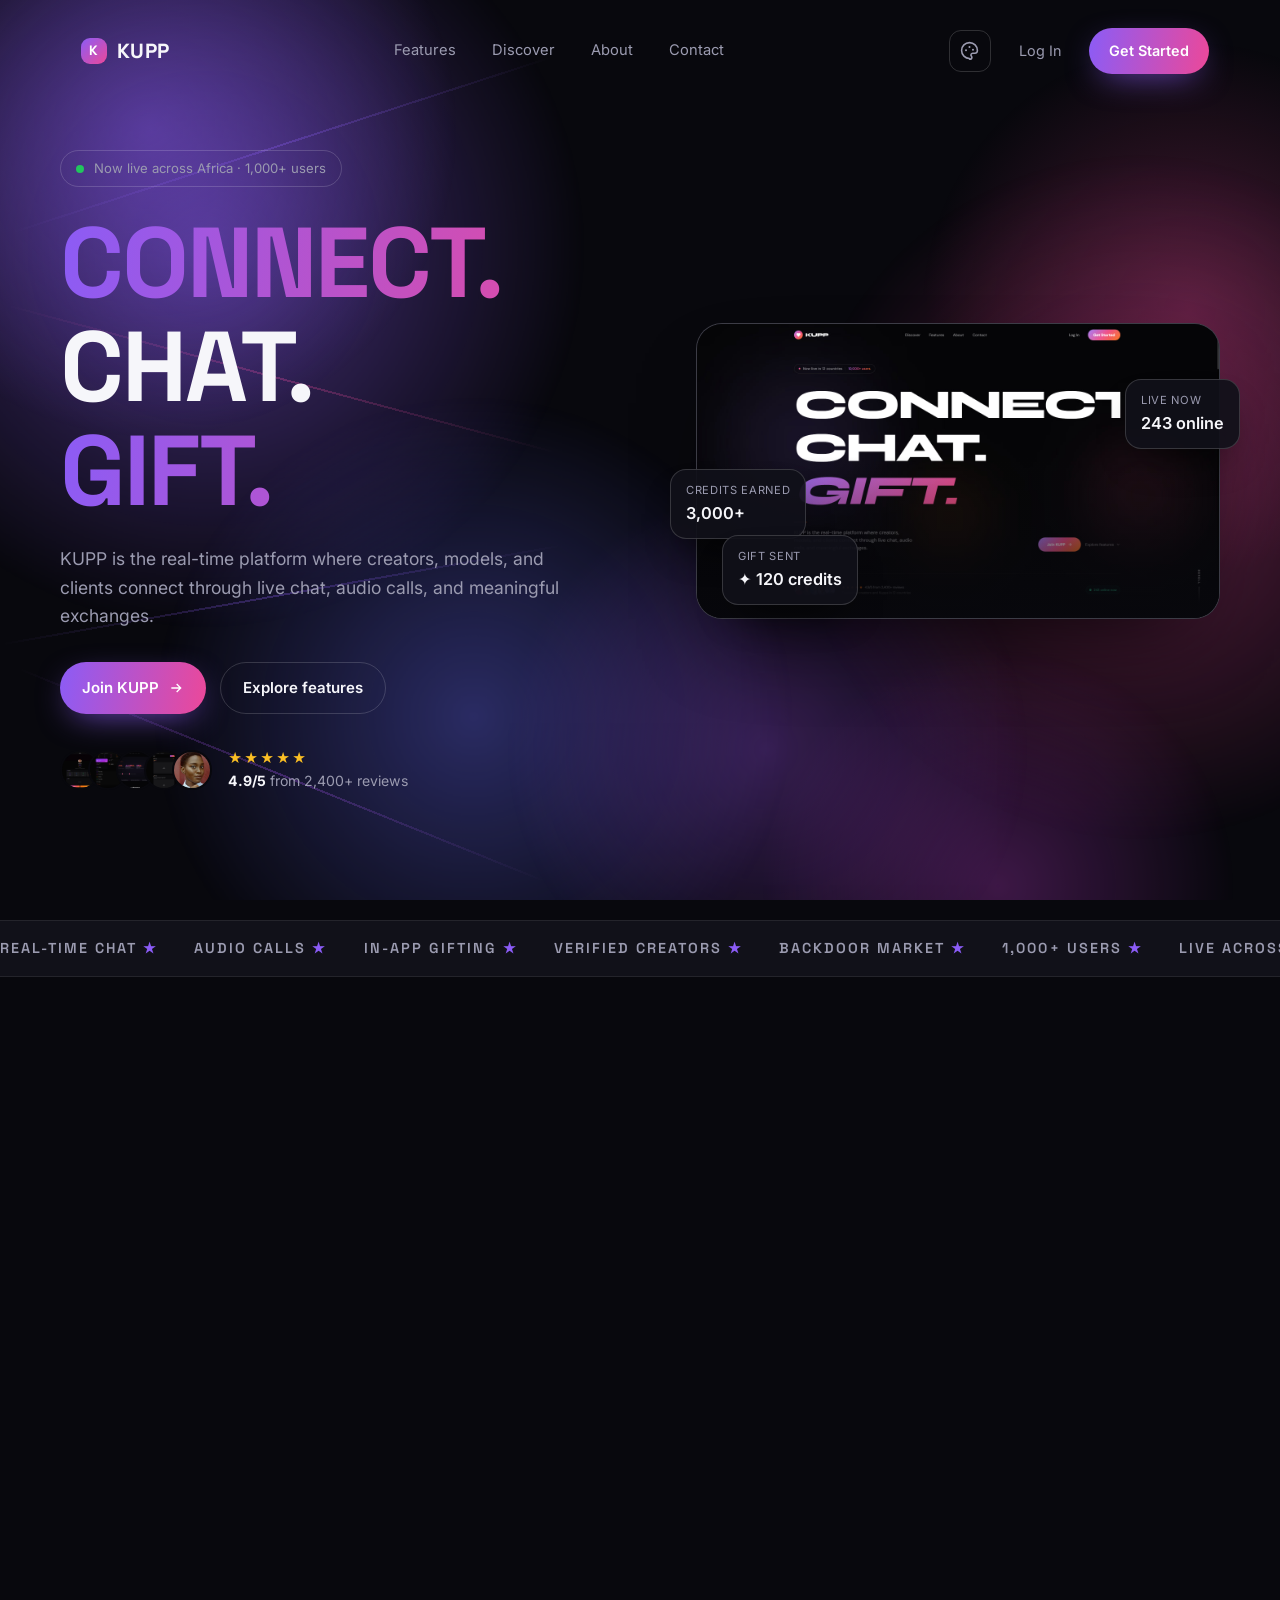
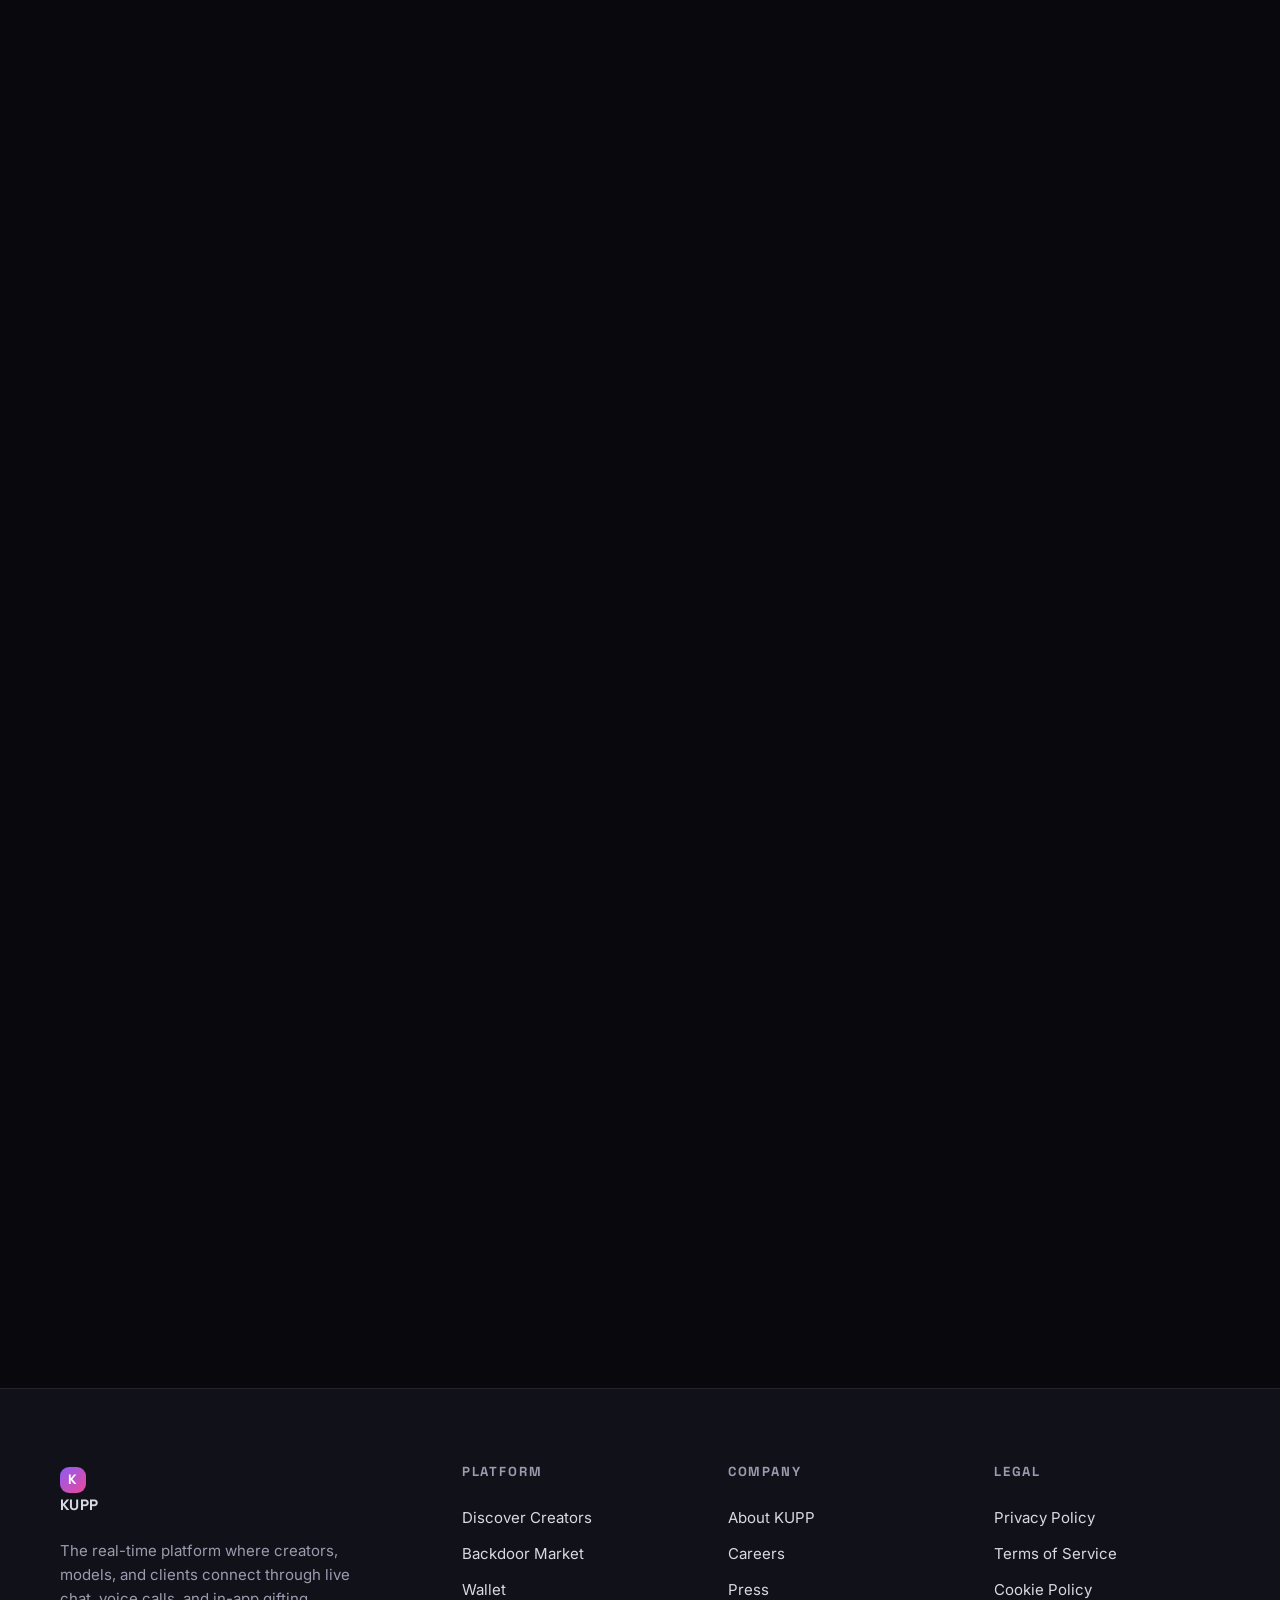
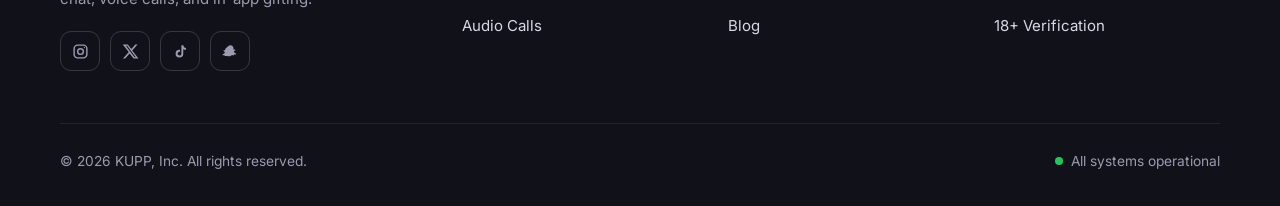
==== index.html @ b66c78f0 "KUPP site" ====
<!DOCTYPE html>
<html lang="en">
<head>
<meta charset="UTF-8" />
<meta name="viewport" content="width=device-width, initial-scale=1.0, viewport-fit=cover" />
<meta name="theme-color" content="#08080d" />
<title>KUPP — Connect. Chat. Gift.</title>
<meta name="description" content="KUPP is the real-time platform where creators, models, and clients connect through live chat, audio calls, and meaningful exchanges. Live across Africa." />
<link rel="icon" href="favicon.ico" sizes="any" />
<link rel="icon" href="icon.svg" type="image/svg+xml" />
<link rel="apple-touch-icon" href="apple-touch-icon.png" />
<link rel="preconnect" href="https://fonts.googleapis.com" />
<link rel="preconnect" href="https://fonts.gstatic.com" crossorigin />
<link href="https://fonts.googleapis.com/css2?family=Inter:wght@400;500;600;700&family=Space+Grotesk:wght@500;600;700&display=swap" rel="stylesheet" />
  <link rel="stylesheet" href="style.css" />
  <script>try{var _t=localStorage.getItem('kupp-theme');if(_t)document.documentElement.setAttribute('data-theme',_t);}catch(e){}</script>
</head>
<body>

<div class="bg-fx" aria-hidden="true">
  <span class="blob b1"></span>
  <span class="blob b2"></span>
  <span class="blob b3"></span>
  <span class="blob b4"></span>
  <span class="blob b5"></span>
  <span class="streak s1"></span>
  <span class="streak s2"></span>
  <span class="streak s3"></span>
  <span class="streak s4"></span>
</div>

<header id="header">
  <div class="wrap nav">
    <a class="logo" href="#top"><span class="dot">K</span>KUPP</a>
    <nav class="nav-links">
      <a href="#features">Features</a>
      <a href="#creators">Discover</a>
      <a href="#about">About</a>
      <a href="#contact">Contact</a>
    </nav>
    <div class="nav-cta">
      <div class="theme-picker">
        <button class="theme-btn" id="themeBtn" aria-label="Choose theme" aria-haspopup="true" aria-expanded="false" title="Theme">
          <svg viewBox="0 0 24 24" fill="none" stroke="currentColor" stroke-width="2" stroke-linecap="round" stroke-linejoin="round"><path d="M12 22a10 10 0 1 1 10-10c0 2.4-1.6 3.4-3.2 3.4H16a2.2 2.2 0 0 0-1.6 3.7c.4.5.6 1.1.6 1.7 0 1.4-1.2 2.2-3 2.2Z"/><circle cx="7.6" cy="11.6" r="1.3" fill="currentColor" stroke="none"/><circle cx="12" cy="7.6" r="1.3" fill="currentColor" stroke="none"/><circle cx="16.4" cy="11" r="1.3" fill="currentColor" stroke="none"/></svg>
        </button>
        <div class="theme-menu" id="themeMenu" role="menu" aria-label="Themes">
          <button class="theme-opt" data-theme="kupp" role="menuitem"><span class="sw sw-kupp"></span><span class="t"><b>Kupp</b><em>Black &amp; Purple</em></span></button>
          <button class="theme-opt" data-theme="light" role="menuitem"><span class="sw sw-light"></span><span class="t"><b>Light</b><em>Bright &amp; airy</em></span></button>
          <button class="theme-opt" data-theme="dark" role="menuitem"><span class="sw sw-dark"></span><span class="t"><b>Dark</b><em>Neutral slate</em></span></button>
          <button class="theme-opt" data-theme="alte" role="menuitem"><span class="sw sw-alte"></span><span class="t"><b>Alté</b><em>White &amp; Cyan</em></span></button>
          <button class="theme-opt" data-theme="gold" role="menuitem"><span class="sw sw-gold"></span><span class="t"><b>Kupp Gold</b><em>Black &amp; Gold</em></span></button>
        </div>
      </div>
      <a class="login" href="https://kupp.fun/auth?mode=login">Log In</a>
      <a class="btn btn-primary" href="https://kupp.fun/auth?mode=signup">Get Started</a>
      <button class="burger" id="burger" aria-label="Menu"><span></span></button>
    </div>
  </div>
  <div class="mobile" id="mobile">
    <div class="wrap">
      <a href="#features">Features</a>
      <a href="#creators">Discover</a>
      <a href="#about">About</a>
      <a href="#contact">Contact</a>
      <a class="btn btn-primary" href="https://kupp.fun/auth?mode=signup">Get Started</a>
    </div>
  </div>
</header>

<main id="top">

  <!-- HERO -->
  <section class="hero section">
    <div class="glow a"></div>
    <div class="glow b"></div>
    <div class="wrap hero-grid">
      <div>
        <span class="pill"><span class="live"></span> Now live across Africa · 1,000+ users</span>
        <h1>
          <span class="grad">Connect.</span>
          <span>Chat.</span>
          <span class="grad">Gift.</span>
        </h1>
        <p class="lead">KUPP is the real-time platform where creators, models, and clients connect through live chat, audio calls, and meaningful exchanges.</p>
        <div class="hero-actions">
          <a class="btn btn-primary" href="https://kupp.fun/auth?mode=signup">Join KUPP
            <svg viewBox="0 0 24 24" fill="none" stroke="currentColor" stroke-width="2"><path d="M5 12h14M13 6l6 6-6 6"/></svg>
          </a>
          <a class="btn btn-ghost" href="#features">Explore features</a>
        </div>
        <div class="social">
          <div class="avatars">
            <img src="profile.jpg" alt="KUPP member" loading="lazy" decoding="async" />
            <img src="profile2.jpg" alt="KUPP member" loading="lazy" decoding="async" />
            <img src="users.jpg" alt="KUPP member" loading="lazy" decoding="async" />
            <img src="feed.jpg" alt="KUPP member" loading="lazy" decoding="async" />
            <img src="testimonial.jpg" alt="KUPP member" loading="lazy" decoding="async" />
          </div>
          <div class="rating">
            <div class="stars">★★★★★</div>
            <div><b>4.9/5</b> from 2,400+ reviews</div>
          </div>
        </div>
      </div>
      <div class="hero-visual">
        <div class="hero-shot"><img src="hero.jpg" alt="KUPP live chat experience" decoding="async" fetchpriority="high" /></div>
        <div class="float-card fc-1"><div class="t">Credits earned</div><div class="v">3,000+</div></div>
        <div class="float-card fc-2"><div class="t">Live now</div><div class="v">243 online</div></div>
        <div class="float-card fc-3"><div class="t">Gift sent</div><div class="v">✦ 120 credits</div></div>
      </div>
    </div>
  </section>

  <!-- MARQUEE -->
  <div class="marquee" aria-hidden="true">
    <div class="track" id="track">
      <span>Real-Time Chat <b>★</b></span><span>Audio Calls <b>★</b></span><span>In-App Gifting <b>★</b></span>
      <span>Verified Creators <b>★</b></span><span>Backdoor Market <b>★</b></span><span>1,000+ Users <b>★</b></span>
      <span>Live Across Africa <b>★</b></span><span>Secure Wallet <b>★</b></span>
    </div>
  </div>

  <!-- FEATURES -->
  <section class="section" id="features">
    <div class="wrap">
      <div class="head cs-item" data-stream>
        <span class="eyebrow">Platform Features</span>
        <h2>Everything you need</h2>
        <p>Every feature on KUPP is designed to make creator–client interactions seamless, safe, and deeply rewarding for everyone involved.</p>
      </div>
      <div class="features">
        <article class="feature cs-item" data-stream>
          <div class="thumb"><img src="message.jpg" alt="Real-time chat" loading="lazy" decoding="async" /></div>
          <span class="num">01</span>
          <h3>Real-Time Chat</h3>
          <p>1:1 text messaging with read receipts, typing indicators, and instant delivery. Every word lands in real time.</p>
          <span class="tag">Messaging</span>
        </article>
        <article class="feature cs-item" data-stream>
          <div class="thumb"><img src="wallet.jpg" alt="In-app gifting" loading="lazy" decoding="async" /></div>
          <span class="num">02</span>
          <h3>In-App Gifting</h3>
          <p>Send credits as gifts and tips to creators you love. Instant, tracked, and meaningful.</p>
          <span class="tag">Economy</span>
        </article>
        <article class="feature cs-item" data-stream>
          <div class="thumb"><img src="payment.jpg" alt="Verified safety" loading="lazy" decoding="async" /></div>
          <span class="num">03</span>
          <h3>Verified Safety</h3>
          <p>Age verification at signup, user verification badges, and admin moderation tools keep KUPP safe.</p>
          <span class="tag">Trust &amp; Safety</span>
        </article>
        <article class="feature cs-item" data-stream>
          <div class="thumb"><img src="backdoor.jpg" alt="Backdoor market" loading="lazy" decoding="async" /></div>
          <span class="num">04</span>
          <h3>Backdoor Market</h3>
          <p>Book premium experiences and exclusive services from top creators through the Backdoor marketplace.</p>
          <span class="tag">Marketplace</span>
        </article>
      </div>
    </div>
  </section>

  <!-- ABOUT / SAFETY -->
  <section class="section" id="about">
    <div class="wrap split">
      <div class="cs-item" data-stream>
        <span class="eyebrow">Trust &amp; Safety</span>
        <h2 style="font-size:clamp(2rem,4.6vw,3rem);margin:18px 0 16px">Built to keep everyone safe</h2>
        <p style="color:var(--muted);font-size:1.05rem">From age verification at signup to moderation tools and anonymous mode, KUPP puts trust first — so connection feels human, not risky.</p>
        <ul class="checks">
          <li><span class="ico">✓</span> 18+ age verification at signup</li>
          <li><span class="ico">✓</span> Report &amp; block in every chat</li>
          <li><span class="ico">✓</span> Admin moderation dashboard</li>
          <li><span class="ico">✓</span> Verified creator badges</li>
          <li><span class="ico">✓</span> Email-verified accounts</li>
          <li><span class="ico">✓</span> Anonymous mode hides your profile</li>
        </ul>
        <a class="btn btn-primary" href="https://kupp.fun/auth?mode=signup">Start for free
          <svg viewBox="0 0 24 24" fill="none" stroke="currentColor" stroke-width="2"><path d="M5 12h14M13 6l6 6-6 6"/></svg>
        </a>
      </div>
      <div class="media cs-item" data-stream>
        <img src="incognito.jpg" alt="Verified and anonymous mode" loading="lazy" decoding="async" />
        <div class="media-badge"><div class="v">100%</div><div class="t">Verified creators</div></div>
      </div>
    </div>
  </section>

  <!-- CREATORS -->
  <section class="section" id="creators">
    <div class="wrap">
      <div class="head-row cs-item" data-stream>
        <div>
          <span class="eyebrow">Featured Creators</span>
          <h2 style="font-size:clamp(2rem,4.6vw,3rem);margin-top:18px">Meet the talent</h2>
        </div>
        <a class="btn btn-ghost" href="https://kupp.fun/auth?mode=signup">View all creators</a>
      </div>
      <div class="creators">
        <article class="creator cs-item" data-stream>
          <span class="badge"><b>✓</b> Verified</span>
          <img src="profile.jpg" alt="Creator profile" loading="lazy" decoding="async" />
          <div class="info"><div class="name">Aria Voss</div><div class="role">Lifestyle Creator · Lagos</div></div>
        </article>
        <article class="creator cs-item" data-stream>
          <span class="badge"><b>✓</b> Verified</span>
          <img src="profile2.jpg" alt="Creator profile" loading="lazy" decoding="async" />
          <div class="info"><div class="name">Luna Reyes</div><div class="role">Art &amp; Music · Nairobi</div></div>
        </article>
        <article class="creator cs-item" data-stream>
          <span class="badge"><b>✓</b> Verified</span>
          <img src="users.jpg" alt="Creator profile" loading="lazy" decoding="async" />
          <div class="info"><div class="name">Zara Kim</div><div class="role">Talk &amp; Voice · Accra</div></div>
        </article>
        <article class="creator cs-item" data-stream>
          <span class="badge"><b>✓</b> Verified</span>
          <img src="next1.jpg" alt="Creator profile" loading="lazy" decoding="async" />
          <div class="info"><div class="name">Nia Ade</div><div class="role">Fitness · Cape Town</div></div>
        </article>
      </div>
    </div>
  </section>

  <!-- TESTIMONIALS -->
  <section class="section" id="reviews">
    <div class="wrap">
      <div class="head cs-item" data-stream>
        <span class="eyebrow">What People Say</span>
        <h2>Loved across Africa</h2>
      </div>
      <div class="quotes">
        <blockquote class="quote cs-item" data-stream>
          <div class="mark">“</div>
          <p>I love how genz nigerians are making a difference</p>
          <div class="who"><img src="testimonial.jpg" alt="Kosoko" loading="lazy" decoding="async" /><div><div class="n">Kosoko</div><div class="r">Lifestyle Creator · Lagos, Nigeria</div></div></div>
        </blockquote>
        <blockquote class="quote cs-item" data-stream>
          <div class="mark">“</div>
          <p>The gifting system is pure genius. My fans love sending me gifts during our audio calls — it feels personal and the platform makes it effortless.</p>
          <div class="who"><img src="testimonial2.jpg" alt="Tolu" loading="lazy" decoding="async" /><div><div class="n">Tolu</div><div class="r">Art &amp; Music Creator</div></div></div>
        </blockquote>
        <blockquote class="quote cs-item" data-stream>
          <div class="mark">“</div>
          <p>I really like the fact that they took the best part of the best social media platforms and made it better...this is the type of innovation i like to see</p>
          <div class="who"><img src="testimonial3.jpg" alt="Tolani" loading="lazy" decoding="async" /><div><div class="n">Tolani</div><div class="r">KUPP Member</div></div></div>
        </blockquote>
      </div>
      <div class="review-dots" id="reviewDots" aria-label="Testimonials"></div>
    </div>
  </section>

  <!-- CTA -->
  <section class="section" id="join">
    <div class="wrap">
      <div class="cta-band cs-item" data-stream>
        <img src="join.jpg" alt="" aria-hidden="true" loading="lazy" decoding="async" />
        <div class="cta-inner">
          <span class="eyebrow">Start Free Today</span>
          <h2>Ready to join <span class="grad">KUPP</span>?</h2>
          <p>Create your profile, get age-verified, and start connecting with creators and Kupps across Africa. It only takes a few minutes.</p>
          <div class="hero-actions">
            <a class="btn btn-primary" href="https://kupp.fun/auth?mode=signup">Create Free Account</a>
            <a class="btn btn-ghost" href="https://kupp.fun/auth?mode=login">Log In</a>
          </div>
          <div class="cta-note">No credit card required · Age-verified &amp; moderated · Available across Africa</div>
        </div>
      </div>
    </div>
  </section>

  <!-- CONTACT -->
  <section class="section" id="contact">
    <div class="wrap contact">
      <div class="cs-item" data-stream>
        <span class="eyebrow">Get In Touch</span>
        <h2 style="font-size:clamp(2rem,4.6vw,3rem);margin:18px 0 16px">Let's talk</h2>
        <p style="color:var(--muted);margin-bottom:30px">Have questions or feedback? Drop us a message and we'll get back to you within 24 hours.</p>
        <form class="form" onsubmit="event.preventDefault(); this.reset(); this.querySelector('button').textContent='Message sent ✓';">
          <div class="field"><label for="name">Name</label><input id="name" type="text" placeholder="Your name" required /></div>
          <div class="field"><label for="email">Email</label><input id="email" type="email" placeholder="you@email.com" required /></div>
          <div class="field"><label for="msg">Message</label><textarea id="msg" placeholder="How can we help?" required></textarea></div>
          <button class="btn btn-primary" type="submit">Send Message</button>
        </form>
      </div>
      <div class="contact-info cs-item" data-stream>
        <img src="coontact.jpg" alt="" aria-hidden="true" style="border-radius:var(--radius);aspect-ratio:16/10;object-fit:cover;border:1px solid var(--line)" loading="lazy" decoding="async" />
        <div class="info-row"><div class="ic">✉</div><div><div class="t">Email</div><div class="v"><a href="mailto:hello@kupp.fun">hello@kupp.fun</a></div></div></div>
        <div class="info-row"><div class="ic">◎</div><div><div class="t">Office</div><div class="v">Lagos, Nigeria</div></div></div>
        <div class="info-row"><div class="ic">☎</div><div><div class="t">Support</div><div class="v"><a href="mailto:help@kupp.fun">help@kupp.fun</a></div></div></div>
        <div class="info-row"><div class="ic">⏱</div><div><div class="t">Response time</div><div class="v">Under 24 hours</div></div></div>
      </div>
    </div>
  </section>
</main>

<!-- FOOTER -->
<footer>
  <div class="wrap">
    <div class="foot-grid">
      <div class="foot">
        <a class="logo" href="#top"><span class="dot">K</span>KUPP</a>
        <p>The real-time platform where creators, models, and clients connect through live chat, voice calls, and in-app gifting.</p>
        <div class="socials">
          <a href="https://www.instagram.com/kuppsocials" aria-label="Instagram"><svg viewBox="0 0 24 24" fill="none" stroke="currentColor" stroke-width="2"><rect x="3" y="3" width="18" height="18" rx="5"/><circle cx="12" cy="12" r="4"/><circle cx="17.5" cy="6.5" r="1" fill="currentColor" stroke="none"/></svg></a>
          <a href="https://x.com/kuppofficial" aria-label="X"><svg viewBox="0 0 24 24" fill="currentColor"><path d="M18.9 2H22l-7.6 8.7L23.3 22h-7l-5.5-7.2L4.5 22H1.4l8.2-9.3L1 2h7.2l4.9 6.5L18.9 2Zm-1.2 18h1.7L7.3 3.9H5.5L17.7 20Z"/></svg></a>
          <a href="https://www.tiktok.com/@kupp.app" aria-label="TikTok"><svg viewBox="0 0 24 24" fill="currentColor"><path d="M16 3c.3 2.2 1.6 3.7 3.8 4v2.6c-1.3.1-2.6-.3-3.9-.9v6.4a5.4 5.4 0 1 1-5.4-5.4c.3 0 .6 0 .9.1v2.7a2.7 2.7 0 1 0 1.9 2.6V3H16Z"/></svg></a>
          <a href="https://www.snapchat.com/add/kupp.app" aria-label="Snapchat"><svg viewBox="0 0 24 24" fill="currentColor"><path d="M12 3c2.5 0 4.3 1.9 4.3 4.4 0 .6-.1 1.2-.1 1.6.4.2.9.2 1.4.1.7-.1 1.3.4 1.2 1-.1.5-.7.8-1.5 1.1-.5.2-.6.4-.6.8.4 1.6 1.7 2.6 3 2.9.5.1.6.7.2 1-.7.6-1.7.3-2.6.5-.2.5-.3.9-.7 1-.5.2-1.3-.2-2.5-.2-1.5 0-2.2 1.5-4.1 1.5S8.2 18.2 6.7 18.2c-1.2 0-2 .4-2.5.2-.4-.1-.5-.5-.7-1-.9-.2-1.9.1-2.6-.5-.4-.3-.3-.9.2-1 1.3-.3 2.6-1.3 3-2.9 0-.4-.1-.6-.6-.8-.8-.3-1.4-.6-1.5-1.1-.1-.6.5-1.1 1.2-1 .5.1 1 .1 1.4-.1 0-.4-.1-1-.1-1.6C7.7 4.9 9.5 3 12 3Z"/></svg></a>
        </div>
      </div>
      <div class="foot">
        <h4>Platform</h4>
        <a href="#creators">Discover Creators</a>
        <a href="#features">Backdoor Market</a>
        <a href="#features">Wallet</a>
        <a href="#features">Audio Calls</a>
      </div>
      <div class="foot">
        <h4>Company</h4>
        <a href="#about">About KUPP</a>
        <a href="#">Careers</a>
        <a href="#">Press</a>
        <a href="#">Blog</a>
      </div>
      <div class="foot">
        <h4>Legal</h4>
        <a href="#">Privacy Policy</a>
        <a href="#">Terms of Service</a>
        <a href="#">Cookie Policy</a>
        <a href="#">18+ Verification</a>
      </div>
    </div>
    <div class="foot-bottom">
      <span>© <span id="year"></span> KUPP, Inc. All rights reserved.</span>
      <span class="status"><span class="dot"></span> All systems operational</span>
    </div>
  </div>
</footer>

  <script src="script.js" defer></script>
</body>
</html>
---- style.css ----
:root{
    --radius:20px;
    --maxw:1160px;
    --ease:cubic-bezier(.22,1,.36,1);

    /* ---- Kupp (black & purple) — default ---- */
    --bg:#08080d; --bg-rgb:8,8,13;
    --surface:#111119; --surface-rgb:17,17,25;
    --surface-2:#171722; --surface-2-rgb:23,23,34;
    --line:rgba(255,255,255,.08);
    --line-strong:rgba(255,255,255,.16);
    --text:#f6f6fa;
    --text-soft:#d9d9e4;
    --muted:#9b9bb0;
    --accent:#8b5cf6; --accent-rgb:139,92,246;
    --accent-2:#ec4899; --accent-2-rgb:236,72,153;
    --accent-soft:rgba(139,92,246,.14);
    --btn-text:#fff;
    --hover:rgba(255,255,255,.05);
    --nav-bg:linear-gradient(180deg,rgba(30,26,48,.72),rgba(16,14,26,.66));
    --fx1:139,92,246; --fx2:236,72,153; --fx3:99,102,241; --fx4:168,85,247; --fx5:217,70,239;
    --blob-op:.5; --streak-op:.3; --glow-op:.5;
    color-scheme:dark;
  }

  /* ================= Light ================= */
  :root[data-theme="light"]{
    --bg:#f5f5fa; --bg-rgb:245,245,250;
    --surface:#ffffff; --surface-rgb:255,255,255;
    --surface-2:#ebedf3; --surface-2-rgb:235,237,243;
    --line:rgba(10,12,26,.09);
    --line-strong:rgba(10,12,26,.18);
    --text:#101018;
    --text-soft:#2c2c3a;
    --muted:#5e5e74;
    --accent:#7c3aed; --accent-rgb:124,58,237;
    --accent-2:#db2777; --accent-2-rgb:219,39,119;
    --accent-soft:rgba(124,58,237,.12);
    --btn-text:#fff;
    --hover:rgba(10,12,26,.05);
    --nav-bg:linear-gradient(180deg,rgba(255,255,255,.88),rgba(245,245,250,.8));
    --blob-op:.32; --streak-op:.34; --glow-op:.28;
    color-scheme:light;
  }

  /* ================= Dark (neutral slate) ================= */
  :root[data-theme="dark"]{
    --bg:#0b0c0f; --bg-rgb:11,12,15;
    --surface:#131418; --surface-rgb:19,20,24;
    --surface-2:#1b1d22; --surface-2-rgb:27,29,34;
    --line:rgba(255,255,255,.07);
    --line-strong:rgba(255,255,255,.15);
    --text:#eceef2;
    --text-soft:#cfd2d9;
    --muted:#969aa5;
    --accent:#e2e5eb; --accent-rgb:226,229,235;
    --accent-2:#9aa1ae; --accent-2-rgb:154,161,174;
    --accent-soft:rgba(226,229,235,.12);
    --btn-text:#0b0c0f;
    --hover:rgba(255,255,255,.05);
    --nav-bg:linear-gradient(180deg,rgba(24,26,31,.82),rgba(12,13,16,.74));
    --fx1:148,163,184; --fx2:100,116,139; --fx3:71,85,105; --fx4:148,163,184; --fx5:51,65,85;
    --blob-op:.38; --streak-op:.26; --glow-op:.34;
    color-scheme:dark;
  }

  /* ================= Alté (white & cyan) ================= */
  :root[data-theme="alte"]{
    --bg:#f7feff; --bg-rgb:247,254,255;
    --surface:#ffffff; --surface-rgb:255,255,255;
    --surface-2:#ebfaff; --surface-2-rgb:235,250,255;
    --line:rgba(3,45,58,.10);
    --line-strong:rgba(3,45,58,.2);
    --text:#06242d;
    --text-soft:#17414d;
    --muted:#4f7580;
    --accent:#0891b2; --accent-rgb:8,145,178;
    --accent-2:#22d3ee; --accent-2-rgb:34,211,238;
    --accent-soft:rgba(8,145,178,.12);
    --btn-text:#03242e;
    --hover:rgba(3,45,58,.05);
    --nav-bg:linear-gradient(180deg,rgba(255,255,255,.9),rgba(247,254,255,.82));
    --fx1:6,182,212; --fx2:34,211,238; --fx3:8,145,178; --fx4:45,212,191; --fx5:14,165,233;
    --blob-op:.3; --streak-op:.34; --glow-op:.26;
    color-scheme:light;
  }

  /* ================= Kupp Gold (black & gold) ================= */
  :root[data-theme="gold"]{
    --bg:#050506; --bg-rgb:5,5,6;
    --surface:#0f0f11; --surface-rgb:15,15,17;
    --surface-2:#17171a; --surface-2-rgb:23,23,26;
    --line:rgba(255,255,255,.08);
    --line-strong:rgba(255,255,255,.17);
    --text:#f7f4ea;
    --text-soft:#e2ddcc;
    --muted:#a8a293;
    --accent:#d4af37; --accent-rgb:212,175,55;
    --accent-2:#f5d76e; --accent-2-rgb:245,215,110;
    --accent-soft:rgba(212,175,55,.14);
    --btn-text:#0a0906;
    --hover:rgba(255,255,255,.05);
    --nav-bg:linear-gradient(180deg,rgba(28,25,16,.8),rgba(12,11,8,.72));
    --fx1:212,175,55; --fx2:245,215,110; --fx3:184,134,11; --fx4:212,175,55; --fx5:238,190,70;
    --blob-op:.4; --streak-op:.3; --glow-op:.4;
    color-scheme:dark;
  }

  *{box-sizing:border-box;margin:0;padding:0}
  html{scroll-behavior:smooth;-webkit-text-size-adjust:100%}
  body{
    background:var(--bg);color:var(--text);
    font-family:Inter,system-ui,-apple-system,Segoe UI,Roboto,sans-serif;
    line-height:1.6;overflow-x:hidden;
    -webkit-font-smoothing:antialiased;
  }
  img{display:block;max-width:100%}
  a{color:inherit;text-decoration:none}
  button{font:inherit;cursor:pointer;border:none;background:none;color:inherit}
  ::selection{background:var(--accent);color:var(--btn-text)}
  .wrap{width:min(100% - 44px,var(--maxw));margin-inline:auto}
  h1,h2,h3,.display{font-family:"Space Grotesk",Inter,sans-serif;letter-spacing:-.02em;line-height:1.05}
  .eyebrow{
    display:inline-flex;align-items:center;gap:8px;
    font-size:.72rem;font-weight:600;letter-spacing:.16em;text-transform:uppercase;
    color:var(--muted);
  }
  .eyebrow::before{content:"";width:22px;height:1px;background:var(--accent)}
  .grad{background:linear-gradient(100deg,var(--accent),var(--accent-2));-webkit-background-clip:text;background-clip:text;color:transparent}
  .section{padding:clamp(72px,10vw,132px) 0;position:relative;content-visibility:auto;contain-intrinsic-size:auto 1000px}
  .section:target{content-visibility:visible}

  /* ---------- background fx ---------- */
  .bg-fx{position:fixed;inset:0;z-index:0;overflow:hidden;pointer-events:none;contain:strict}
  header,main,footer{position:relative;z-index:1}
  .blob{
    display:block;position:absolute;border-radius:50%;opacity:var(--blob-op);
    transform:translateZ(0);will-change:transform;
  }
  .blob.b1{width:64vw;height:64vw;background:radial-gradient(circle,rgba(var(--fx1),.95),rgba(var(--fx1),0) 66%);top:-18%;left:-16%;animation:drift1 26s ease-in-out infinite alternate}
  .blob.b2{width:58vw;height:58vw;background:radial-gradient(circle,rgba(var(--fx2),.85),rgba(var(--fx2),0) 66%);top:14%;right:-18%;opacity:calc(var(--blob-op) * .8);animation:drift2 34s ease-in-out infinite alternate}
  .blob.b3{width:54vw;height:54vw;background:radial-gradient(circle,rgba(var(--fx3),.9),rgba(var(--fx3),0) 66%);bottom:-18%;left:10%;opacity:calc(var(--blob-op) * .84);animation:drift3 30s ease-in-out infinite alternate}
  .blob.b4{width:44vw;height:44vw;background:radial-gradient(circle,rgba(var(--fx4),.85),rgba(var(--fx4),0) 66%);top:52%;left:38%;opacity:calc(var(--blob-op) * .68);animation:drift1 40s ease-in-out infinite alternate-reverse}
  .blob.b5{width:40vw;height:40vw;background:radial-gradient(circle,rgba(var(--fx5),.8),rgba(var(--fx5),0) 66%);top:70%;right:2%;opacity:calc(var(--blob-op) * .64);animation:drift2 24s ease-in-out infinite alternate}
  @keyframes drift1{to{transform:translate3d(14vw,10vh,0) scale(1.18)}}
  @keyframes drift2{to{transform:translate3d(-12vw,14vh,0) scale(1.22)}}
  @keyframes drift3{to{transform:translate3d(10vw,-12vh,0) scale(1.12)}}

  .streak{
    display:block;position:absolute;height:2px;width:44vw;border-radius:2px;
    background:linear-gradient(90deg,transparent,var(--accent),transparent);
    opacity:var(--streak-op);transform:translate3d(0,0,0) rotate(var(--r,0deg));will-change:transform;
  }
  .streak.s1{--r:-18deg;top:16%;animation:sweep 9s linear infinite}
  .streak.s2{--r:15deg;top:42%;animation:sweep 14s linear infinite 2s;background:linear-gradient(90deg,transparent,var(--accent-2),transparent)}
  .streak.s3{--r:-10deg;top:66%;animation:sweep 11s linear infinite 4s}
  .streak.s4{--r:22deg;top:86%;animation:sweep 17s linear infinite 1s;background:linear-gradient(90deg,transparent,rgb(var(--fx4)),transparent)}
  @keyframes sweep{from{transform:translate3d(-46vw,0,0) rotate(var(--r,0deg))}to{transform:translate3d(150vw,0,0) rotate(var(--r,0deg))}}

  /* pause all ambient motion when the tab is hidden or the marquee is off-screen */
  .pause-anim .blob,.pause-anim .streak,.pause-anim .marquee .track{animation-play-state:paused!important}

  /* ---------- buttons ---------- */
  .btn{
    display:inline-flex;align-items:center;justify-content:center;gap:9px;
    padding:13px 22px;border-radius:999px;font-weight:600;font-size:.94rem;
    transition:transform .25s var(--ease),box-shadow .25s var(--ease),background .25s;
    white-space:nowrap;
  }
  .btn-primary{background:linear-gradient(100deg,var(--accent),var(--accent-2));color:var(--btn-text);box-shadow:0 10px 34px -12px rgba(var(--accent-rgb),.9)}
  .btn-primary:hover{transform:translateY(-2px);box-shadow:0 16px 40px -12px rgba(var(--accent-2-rgb),.75)}
  .btn-ghost{border:1px solid var(--line-strong);color:var(--text)}
  .btn-ghost:hover{background:var(--hover);transform:translateY(-2px)}
  .btn svg{width:16px;height:16px}

  /* ---------- nav ---------- */
  header{position:fixed;inset:0 0 auto;z-index:60;padding-top:16px;transition:padding .45s var(--ease)}
  .nav{
    position:relative;display:flex;align-items:center;justify-content:space-between;gap:20px;
    height:70px;padding:0 10px 0 20px;border-radius:999px;
    background:transparent;border:1px solid transparent;
    transition:height .45s var(--ease),width .5s var(--ease),padding .45s var(--ease),
      background .45s var(--ease),border-color .45s var(--ease),box-shadow .45s var(--ease),
      backdrop-filter .45s var(--ease),-webkit-backdrop-filter .45s var(--ease);
  }
  header.scrolled{padding-top:10px}
  header.scrolled .nav{
    width:min(100% - 44px,760px);height:58px;padding:0 8px 0 18px;
    background:var(--nav-bg);
    -webkit-backdrop-filter:blur(12px);
    backdrop-filter:blur(12px);
    border-color:var(--line-strong);border-radius:999px;
    box-shadow:0 18px 50px -18px rgba(0,0,0,.75),0 2px 10px -4px rgba(var(--accent-rgb),.4),inset 0 1px 0 rgba(255,255,255,.18);
  }
  .nav::after{
    content:"";position:absolute;inset:0;border-radius:inherit;pointer-events:none;opacity:0;
    background:linear-gradient(180deg,rgba(255,255,255,.18),rgba(255,255,255,0) 46%);
    transition:opacity .45s var(--ease);
  }
  header.scrolled .nav::after{opacity:1}
  .logo{display:flex;align-items:center;gap:10px;font-family:"Space Grotesk";font-weight:700;font-size:1.28rem;letter-spacing:.02em}
  .logo .dot{width:26px;height:26px;border-radius:9px;background:linear-gradient(135deg,var(--accent),var(--accent-2));display:grid;place-items:center;font-size:.85rem;color:var(--btn-text)}
  .nav-links{display:flex;gap:6px;font-size:.92rem;color:var(--muted)}
  .nav-links a{padding:9px 15px;border-radius:999px;transition:color .25s,background .25s,box-shadow .25s}
  .nav-links a:hover{color:var(--text);background:var(--hover)}
  .nav-links a.active{color:var(--text);background:var(--accent-soft);box-shadow:inset 0 0 0 1px rgba(var(--accent-rgb),.4)}
  .nav-cta{display:flex;align-items:center;gap:10px}
  .nav-cta .login{padding:11px 18px;font-size:.9rem;color:var(--muted)}
  .nav-cta .login:hover{color:var(--text)}
  .nav-cta .btn{padding:11px 20px;font-size:.9rem}
  .burger{display:none;width:44px;height:44px;border:1px solid var(--line-strong);border-radius:12px;place-items:center}
  .burger span{display:block;width:18px;height:2px;background:var(--text);box-shadow:0 6px 0 var(--text),0 -6px 0 var(--text);transition:.3s}
  .mobile{display:none;border-top:1px solid var(--line);background:rgba(var(--bg-rgb),.96);-webkit-backdrop-filter:blur(12px);backdrop-filter:blur(12px)}
  .mobile.open{display:block}
  .mobile a{display:block;padding:16px 0;border-bottom:1px solid var(--line);color:var(--text)}
  .mobile a.active{color:var(--accent)}
  .mobile .btn{width:100%;margin:14px 0 26px}

  /* ---------- theme toggle ---------- */
  .theme-picker{position:relative}
  .theme-btn{
    width:42px;height:42px;border:1px solid var(--line-strong);border-radius:12px;
    display:grid;place-items:center;color:var(--muted);
    transition:color .25s,background .25s,border-color .25s,transform .25s var(--ease);
  }
  .theme-btn:hover{color:var(--text);background:var(--hover);border-color:var(--accent);transform:translateY(-2px)}
  .theme-btn[aria-expanded="true"]{color:var(--text);border-color:var(--accent);background:var(--accent-soft)}
  .theme-btn svg{width:19px;height:19px}
  .theme-menu{
    position:absolute;top:calc(100% + 12px);right:0;min-width:224px;
    background:rgba(var(--bg-rgb),.94);
    -webkit-backdrop-filter:blur(14px);backdrop-filter:blur(14px);
    border:1px solid var(--line-strong);border-radius:16px;padding:7px;
    box-shadow:0 26px 54px -22px rgba(0,0,0,.75);z-index:80;display:none;
  }
  .theme-menu.open{display:block}
  .theme-opt{
    display:flex;align-items:center;gap:11px;width:100%;padding:9px 11px;border-radius:11px;
    color:var(--text);text-align:left;transition:background .2s,box-shadow .2s;
  }
  .theme-opt:hover{background:var(--hover)}
  .theme-opt.active{background:var(--accent-soft);box-shadow:inset 0 0 0 1px rgba(var(--accent-rgb),.45)}
  .theme-opt .sw{
    flex:none;width:32px;height:17px;border-radius:999px;
    box-shadow:inset 0 0 0 1px rgba(128,128,128,.4);
  }
  .sw-kupp{background:linear-gradient(135deg,#8b5cf6 0 50%,#ec4899 50% 78%,#08080d 78%)}
  .sw-light{background:linear-gradient(135deg,#7c3aed 0 50%,#db2777 50% 78%,#f5f5fa 78%)}
  .sw-dark{background:linear-gradient(135deg,#e2e5eb 0 50%,#9aa1ae 50% 78%,#0b0c0f 78%)}
  .sw-alte{background:linear-gradient(135deg,#0891b2 0 50%,#22d3ee 50% 78%,#f7feff 78%)}
  .sw-gold{background:linear-gradient(135deg,#d4af37 0 50%,#f5d76e 50% 78%,#050506 78%)}
  .theme-opt .t{display:flex;flex-direction:column;line-height:1.25}
  .theme-opt .t b{font-weight:600;font-size:.9rem}
  .theme-opt .t em{font-style:normal;font-size:.72rem;color:var(--muted);letter-spacing:.02em}

  /* ---------- hero ---------- */
  .hero{position:relative;padding-top:150px;overflow:hidden}
  .glow{position:absolute;border-radius:50%;opacity:var(--glow-op);pointer-events:none;z-index:0}
  .glow.a{width:640px;height:640px;background:radial-gradient(circle,rgba(var(--fx1),.9),rgba(var(--fx1),0) 68%);top:-190px;left:-170px}
  .glow.b{width:560px;height:560px;background:radial-gradient(circle,rgba(var(--fx2),.8),rgba(var(--fx2),0) 68%);top:30px;right:-190px;opacity:calc(var(--glow-op) * .7)}
  .hero-grid{position:relative;z-index:1;display:grid;grid-template-columns:1.05fr .95fr;gap:56px;align-items:center}
  .pill{display:inline-flex;align-items:center;gap:10px;padding:7px 15px;border:1px solid var(--line-strong);border-radius:999px;font-size:.82rem;color:var(--muted)}
  .pill .live{width:8px;height:8px;border-radius:50%;background:#22c55e;box-shadow:0 0 0 0 rgba(34,197,94,.6);animation:pulse 2s infinite}
  @keyframes pulse{70%{box-shadow:0 0 0 9px rgba(34,197,94,0)}100%{box-shadow:0 0 0 0 rgba(34,197,94,0)}}
  .hero h1{font-size:clamp(3.2rem,9vw,6.2rem);font-weight:700;margin:24px 0 22px;text-transform:uppercase}
  .hero h1 span{display:block}
  .hero p.lead{font-size:1.1rem;color:var(--muted);max-width:520px;margin-bottom:32px}
  .hero-actions{display:flex;gap:14px;flex-wrap:wrap;margin-bottom:34px}
  .social{display:flex;align-items:center;gap:16px;flex-wrap:wrap}
  .avatars{display:flex}
  .avatars img{width:40px;height:40px;border-radius:50%;object-fit:cover;border:2px solid var(--bg);margin-left:-12px}
  .avatars img:first-child{margin-left:0}
  .social .rating{font-size:.88rem;color:var(--muted)}
  .social .rating b{color:var(--text)}
  .stars{color:#fbbf24;letter-spacing:2px;font-size:.85rem}

  .hero-visual{position:relative}
  .hero-shot{position:relative;border-radius:26px;overflow:hidden;border:1px solid var(--line-strong);box-shadow:0 40px 90px -40px rgba(0,0,0,.9);background:var(--surface-2)}
  .hero-shot img{width:100%;height:auto;object-fit:contain}
  .hero-shot::after{content:"";position:absolute;inset:0;background:linear-gradient(180deg,transparent 45%,rgba(var(--bg-rgb),.85))}
  .float-card{
    position:absolute;background:rgba(var(--surface-rgb),.92);
    border:1px solid var(--line-strong);border-radius:16px;padding:12px 15px;font-size:.82rem;
    box-shadow:0 20px 40px -20px rgba(0,0,0,.9);will-change:transform
  }
  .float-card .t{color:var(--muted);font-size:.7rem;letter-spacing:.06em;text-transform:uppercase}
  .float-card .v{font-weight:600;font-size:1.02rem}
  .fc-1{left:-26px;bottom:80px;animation:float 6s ease-in-out infinite}
  .fc-2{right:-20px;top:56px;animation:float 6s ease-in-out infinite .8s}
  .fc-3{left:26px;bottom:14px;animation:float 6s ease-in-out infinite 1.6s}
  @keyframes float{50%{transform:translate3d(0,-12px,0)}}

  /* ---------- marquee ---------- */
  .marquee{contain:layout paint;border-block:1px solid var(--line);background:var(--surface);overflow:hidden;padding:16px 0}
  .marquee .track{display:flex;gap:36px;width:max-content;transform:translateZ(0);animation:scroll 34s linear infinite}
  .marquee span{font-family:"Space Grotesk";font-weight:600;font-size:.9rem;letter-spacing:.14em;text-transform:uppercase;color:var(--muted);white-space:nowrap}
  .marquee span b{color:var(--accent)}
  @keyframes scroll{to{transform:translateX(-50%)}}

  /* ---------- section head ---------- */
  .head{max-width:720px;margin-bottom:56px}
  .head h2{font-size:clamp(2rem,4.6vw,3.2rem);font-weight:700;margin:18px 0 16px}
  .head p{color:var(--muted);font-size:1.06rem}

  /* ---------- features ---------- */
  .features{display:grid;grid-template-columns:repeat(2,1fr);gap:22px}
  .feature{
    position:relative;background:var(--surface);border:1px solid var(--line);border-radius:var(--radius);
    padding:30px;overflow:hidden;transition:transform .4s var(--ease),border-color .3s;
  }
  .feature:hover{transform:translateY(-6px);border-color:var(--line-strong)}
  .feature .thumb{height:170px;border-radius:14px;overflow:hidden;margin-bottom:24px;border:1px solid var(--line)}
  .feature .thumb img{width:100%;height:100%;object-fit:cover;transition:transform .6s var(--ease)}
  .feature:hover .thumb img{transform:scale(1.06)}
  .feature .num{font-family:"Space Grotesk";font-size:.8rem;color:var(--accent);font-weight:600;letter-spacing:.14em}
  .feature h3{font-size:1.35rem;margin:10px 0 10px}
  .feature p{color:var(--muted);font-size:.96rem}
  .feature .tag{display:inline-block;margin-top:18px;font-size:.72rem;letter-spacing:.12em;text-transform:uppercase;color:var(--muted);border:1px solid var(--line-strong);padding:5px 11px;border-radius:999px}

  /* ---------- split (safety) ---------- */
  .split{display:grid;grid-template-columns:1fr 1fr;gap:60px;align-items:center}
  .split .media{position:relative;border-radius:24px;overflow:hidden;border:1px solid var(--line-strong);background:var(--surface-2)}
  .split .media img{width:100%;height:auto;object-fit:contain;display:block}
  .media-badge{position:absolute;left:18px;bottom:18px;background:rgba(var(--bg-rgb),.82);backdrop-filter:blur(12px);border:1px solid var(--line-strong);border-radius:14px;padding:12px 16px}
  .media-badge .v{font-family:"Space Grotesk";font-weight:700;font-size:1.5rem}
  .media-badge .t{font-size:.74rem;color:var(--muted);letter-spacing:.06em;text-transform:uppercase}
  .checks{display:grid;grid-template-columns:1fr 1fr;gap:14px 26px;margin:28px 0 34px}
  .checks li{list-style:none;display:flex;gap:11px;align-items:flex-start;font-size:.94rem;color:var(--text-soft)}
  .checks .ico{flex:none;width:20px;height:20px;border-radius:50%;background:var(--accent-soft);color:var(--accent);display:grid;place-items:center;font-size:.7rem;margin-top:2px}

  /* ---------- creators ---------- */
  .creators{display:grid;grid-template-columns:repeat(4,1fr);gap:20px}
  .creator{position:relative;border-radius:20px;overflow:hidden;border:1px solid var(--line);background:var(--surface)}
  .creator img{width:100%;aspect-ratio:3/4;object-fit:cover;transition:transform .6s var(--ease)}
  .creator:hover img{transform:scale(1.07)}
  .creator::after{content:"";position:absolute;inset:0;background:linear-gradient(180deg,transparent 40%,rgba(var(--bg-rgb),.92))}
  .creator .info{position:absolute;inset:auto 0 0;padding:16px;z-index:1}
  .creator .name{font-family:"Space Grotesk";font-weight:600}
  .creator .role{font-size:.8rem;color:var(--muted)}
  .creator .badge{position:absolute;top:12px;left:12px;z-index:1;background:rgba(var(--bg-rgb),.75);backdrop-filter:blur(8px);border:1px solid var(--line-strong);border-radius:999px;padding:5px 10px;font-size:.72rem;display:flex;gap:5px;align-items:center}
  .creator .badge b{color:var(--accent)}
  .head-row{display:flex;justify-content:space-between;align-items:flex-end;gap:24px;flex-wrap:wrap;margin-bottom:44px}

  /* ---------- testimonials (deck slideshow) ---------- */
  .quotes{
    display:grid;grid-template-columns:minmax(0,1fr);justify-items:start;
    width:min(100%,560px);perspective:1200px;
  }
  .quote{
    grid-area:1/1;width:100%;background:var(--surface);border:1px solid var(--line);
    border-radius:var(--radius);padding:28px;display:flex;flex-direction:column;gap:18px;
    cursor:pointer;z-index:1;
    transform:translate(calc(var(--i,0) * 13px),calc(var(--i,0) * 12px)) rotate(calc(var(--i,0) * 1.4deg)) scale(.96);
    transform-origin:left center;
    filter:brightness(.62) saturate(.85);
    box-shadow:0 24px 60px -34px rgba(0,0,0,.9);
    transition:transform .7s var(--ease),filter .7s var(--ease),box-shadow .7s var(--ease),border-color .5s var(--ease);
  }
  .quote:nth-child(2){--i:1}
  .quote:nth-child(3){--i:2}
  .quote.is-active{
    transform:translate(58px,-6px) rotate(0deg) scale(1);
    filter:none;z-index:5;border-color:rgba(var(--accent-rgb),.5);
    box-shadow:0 0 0 1px rgba(var(--accent-rgb),.35),0 44px 80px -34px rgba(var(--accent-rgb),.7);
  }
  .quote:focus-visible{outline:none;box-shadow:0 0 0 2px var(--accent),0 44px 80px -34px rgba(var(--accent-rgb),.7)}
  .review-dots{display:flex;gap:9px;margin-top:30px}
  .review-dots button{width:9px;height:9px;border-radius:999px;background:var(--line-strong);padding:0;transition:width .35s var(--ease),background .35s var(--ease)}
  .review-dots button.on{width:28px;background:linear-gradient(100deg,var(--accent),var(--accent-2))}
  .quote .mark{font-family:"Space Grotesk";font-size:3rem;line-height:.6;color:var(--accent)}
  .quote p{font-size:1rem;color:var(--text-soft)}
  .quote .who{display:flex;align-items:center;gap:12px;margin-top:auto;padding-top:16px;border-top:1px solid var(--line)}
  .quote .who img{width:44px;height:44px;border-radius:50%;object-fit:cover}
  .quote .who .n{font-weight:600;font-size:.92rem}
  .quote .who .r{font-size:.78rem;color:var(--muted)}

  /* ---------- cta ---------- */
  .cta-band{position:relative;border-radius:28px;overflow:hidden;border:1px solid var(--line-strong);isolation:isolate}
  .cta-band img{position:absolute;inset:0;width:100%;height:100%;object-fit:cover;z-index:-2}
  .cta-band::after{content:"";position:absolute;inset:0;background:linear-gradient(105deg,rgba(var(--bg-rgb),.96) 30%,rgba(var(--bg-rgb),.72));z-index:-1}
  .cta-inner{padding:clamp(40px,7vw,76px);max-width:620px}
  .cta-inner h2{font-size:clamp(2rem,4.6vw,3.1rem);margin:16px 0 18px}
  .cta-inner p{color:var(--text-soft);margin-bottom:28px}
  .cta-inner .hero-actions{margin-bottom:14px}
  .cta-note{font-size:.84rem;color:var(--muted)}

  /* ---------- contact ---------- */
  .contact{display:grid;grid-template-columns:1.1fr .9fr;gap:56px}
  .form{display:grid;gap:16px}
  .field{display:grid;gap:8px}
  .field label{font-size:.85rem;color:var(--muted)}
  .field input,.field textarea{
    background:var(--surface-2);border:1px solid var(--line);border-radius:12px;
    padding:13px 15px;color:var(--text);font:inherit;width:100%;transition:border-color .2s,box-shadow .2s;
  }
  .field textarea{resize:vertical;min-height:120px}
  .field input:focus,.field textarea:focus{outline:none;border-color:var(--accent);box-shadow:0 0 0 3px var(--accent-soft)}
  .contact-info{display:grid;gap:14px;align-content:start}
  .info-row{display:flex;gap:14px;align-items:center;background:var(--surface);border:1px solid var(--line);border-radius:16px;padding:16px}
  .info-row .ic{width:42px;height:42px;border-radius:12px;background:var(--accent-soft);display:grid;place-items:center;color:var(--accent);font-size:1.1rem}
  .info-row .t{font-size:.76rem;color:var(--muted);text-transform:uppercase;letter-spacing:.08em}
  .info-row .v{font-weight:600}
  .info-row a:hover{color:var(--accent)}

  /* ---------- footer ---------- */
  footer{border-top:1px solid var(--line);background:var(--surface);padding:72px 0 34px;margin-top:20px}
  .foot-grid{display:grid;grid-template-columns:1.6fr 1fr 1fr 1fr;gap:40px;margin-bottom:52px}
  .foot-grid p{color:var(--muted);font-size:.94rem;max-width:320px;margin:16px 0 20px}
  .foot h4{font-family:"Space Grotesk";font-size:.82rem;letter-spacing:.14em;text-transform:uppercase;color:var(--muted);margin-bottom:18px}
  .foot a{display:block;color:var(--text-soft);font-size:.94rem;padding:6px 0;transition:color .2s}
  .foot a:hover{color:var(--accent)}
  .socials{display:flex;gap:10px}
  .socials a{width:40px;height:40px;border:1px solid var(--line-strong);border-radius:11px;display:grid;place-items:center;color:var(--muted);padding:0;transition:.25s}
  .socials a:hover{color:var(--text);border-color:var(--accent);transform:translateY(-3px)}
  .socials svg{width:17px;height:17px}
  .foot-bottom{border-top:1px solid var(--line);padding-top:26px;display:flex;justify-content:space-between;gap:18px;flex-wrap:wrap;color:var(--muted);font-size:.86rem}
  .status{display:inline-flex;align-items:center;gap:8px}
  .status .dot{width:8px;height:8px;border-radius:50%;background:#22c55e}

  /* ---------- content streaming ---------- */
  .cs-item{contain:layout}
  .cs-hide{clip-path:inset(0 0 100% 0);visibility:hidden}
  .cs-in{visibility:visible;animation:csIn .6s cubic-bezier(.22,.61,.36,1) both;animation-delay:var(--d,0ms)}
  @keyframes csIn{
    from{clip-path:inset(0 0 100% 0);opacity:.2}
    to{clip-path:inset(0 0 0 0);opacity:1}
  }

  /* ---------- cursor glow ---------- */
  .glowcard{
    position:relative;
    transition:transform .4s var(--ease),box-shadow .4s var(--ease),
      background .35s var(--ease),border-color .35s var(--ease),color .25s var(--ease);
  }
  .glowcard:hover{box-shadow:0 0 0 1px rgba(var(--accent-rgb),.34),0 20px 52px -22px rgba(var(--accent-rgb),.7)}
  .glowcard .glow-veil{
    position:absolute;inset:0;border-radius:inherit;pointer-events:none;
    opacity:0;transition:opacity .35s var(--ease);
    background:radial-gradient(340px circle at var(--mx,50%) var(--my,50%),rgba(var(--accent-rgb),.22),rgba(var(--accent-rgb),0) 60%);
  }
  .glowcard:hover .glow-veil{opacity:1}
  @media (hover:none){.glowcard .glow-veil{display:none}}

  /* ---------- responsive ---------- */
  @media (max-width:960px){
    .wrap{width:min(100% - 36px,var(--maxw))}
    .nav-links{display:none}
    .nav-cta .login{display:none}
    .burger{display:grid}
    .mobile{max-height:calc(100vh - 64px);overflow-y:auto}
    .hero{padding-top:120px}
    .hero-grid,.split,.contact{grid-template-columns:1fr;gap:40px}
    .hero-visual{order:-1;width:100%;max-width:460px;margin-inline:auto}
    .features,.quotes{grid-template-columns:1fr}
    .creators{grid-template-columns:repeat(2,1fr)}
    .foot-grid{grid-template-columns:1fr 1fr;gap:32px}
    .checks{grid-template-columns:1fr}
    .head{margin-bottom:40px}
    .head-row{align-items:flex-start}
    .head-row .btn{width:100%}
    .cta-band{text-align:left}
  }
  @media (max-width:640px){
    .wrap{width:min(100% - 30px,var(--maxw))}
    .section{padding:64px 0}
    .hero{padding-top:104px}
    .hero h1{font-size:clamp(2.6rem,13vw,3.6rem);margin:20px 0 18px}
    .hero p.lead{font-size:1.02rem;margin-bottom:26px}
    .hero-actions{gap:12px;margin-bottom:28px}
    .hero-actions .btn{flex:1 1 100%}
    .social{gap:12px}
    .avatars img{width:36px;height:36px;margin-left:-13px}
    .feature{padding:22px}
    .feature .thumb{height:150px}
    .quote{padding:22px}
    .quote.is-active{transform:translate(12px,-6px) rotate(0deg) scale(1.01)}
    .cta-inner{padding:34px 26px}
    .contact-info img{aspect-ratio:16/11}
    .info-row{padding:14px}
    .field input,.field textarea{font-size:16px}
    .form .btn{width:100%}
    .foot-bottom{justify-content:center;text-align:center}
    .blob{opacity:calc(var(--blob-op) * .6)}
    .blob.b4,.blob.b5{display:none}
    .streak{opacity:calc(var(--streak-op) * .55)}
    .theme-menu{position:fixed;top:auto;left:12px;right:12px;bottom:12px;min-width:0;border-radius:18px;padding:9px}
    .theme-opt{padding:12px 13px}
  }
  @media (max-width:520px){
    .nav{height:64px}
    .logo{font-size:1.16rem}
    .logo .dot{width:24px;height:24px}
    .creators{grid-template-columns:1fr;gap:14px}
    .foot-grid{grid-template-columns:1fr;gap:28px}
    .float-card{display:none}
    .cta-note{font-size:.8rem}
    .socials a{width:42px;height:42px}
  }
  @media (prefers-reduced-motion:reduce){
    *{animation:none!important;transition:none!important}
    .cs-item{clip-path:none!important;visibility:visible!important}
  }
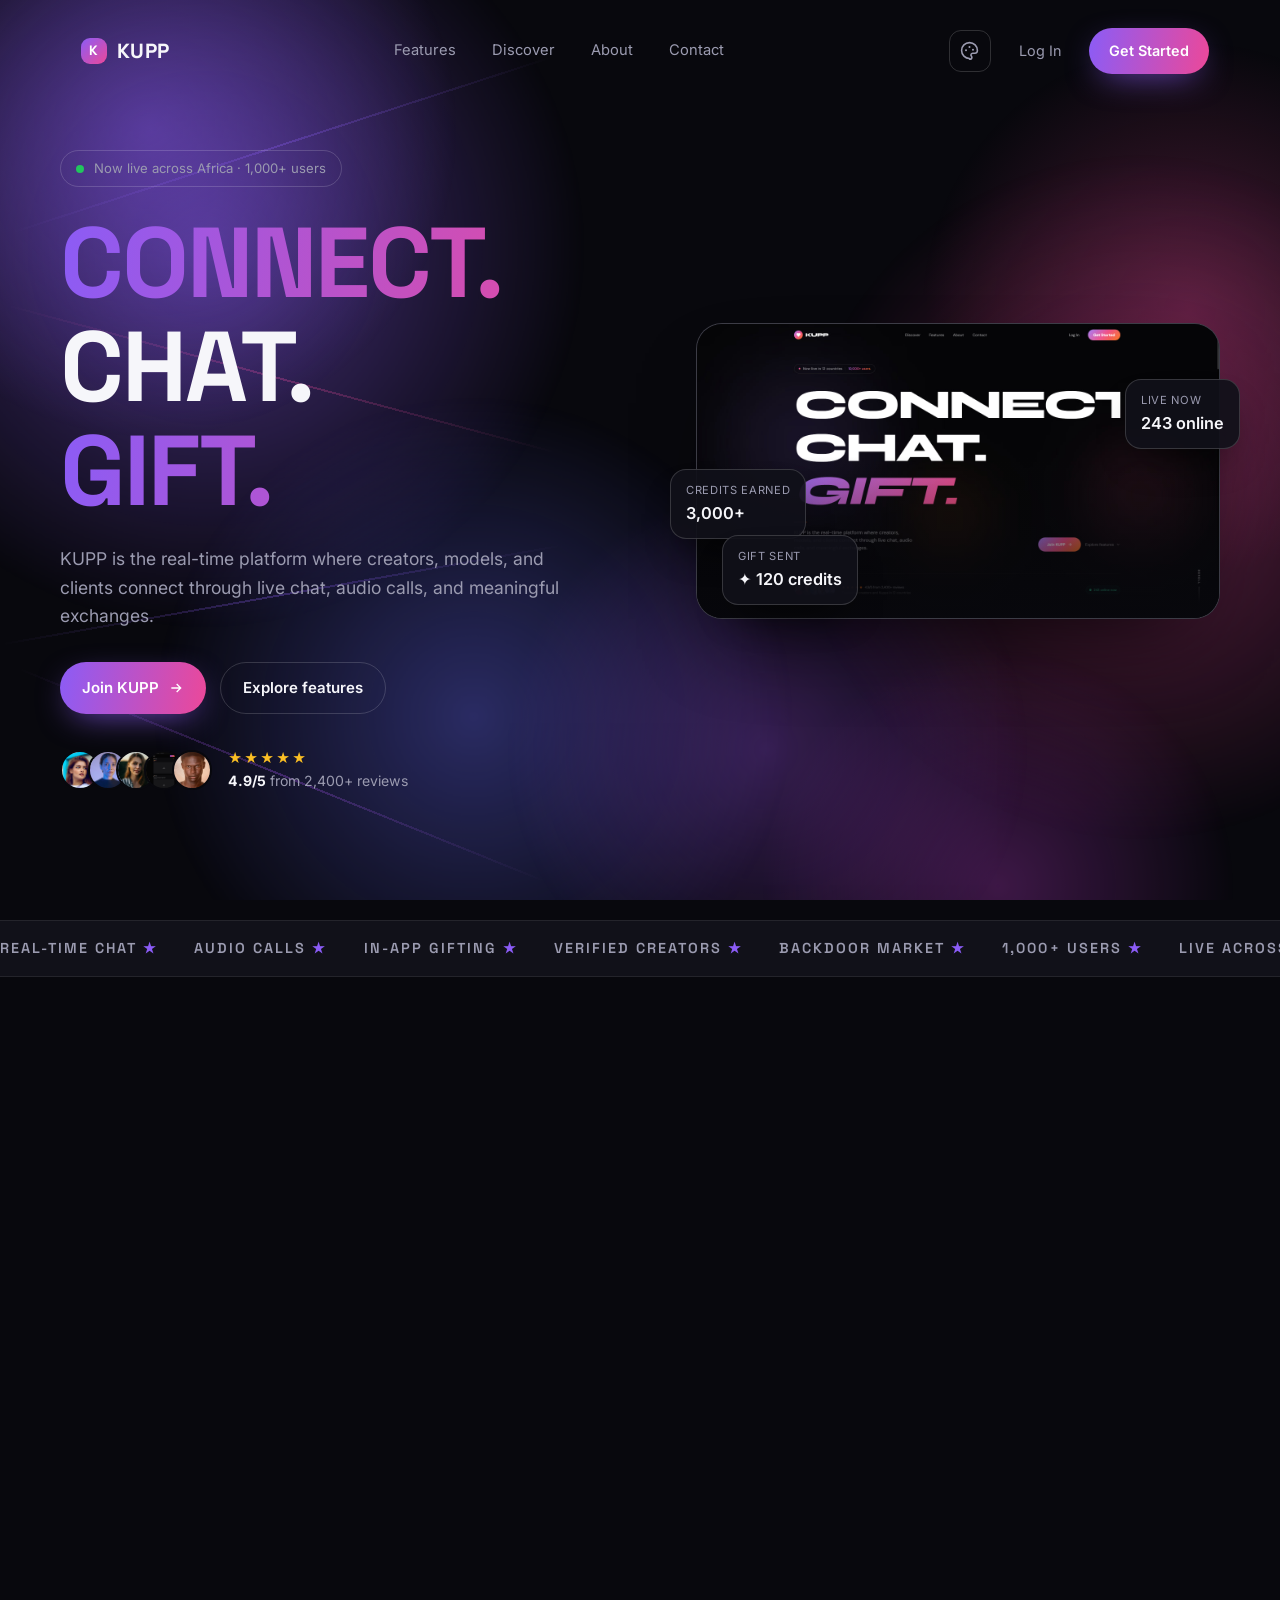
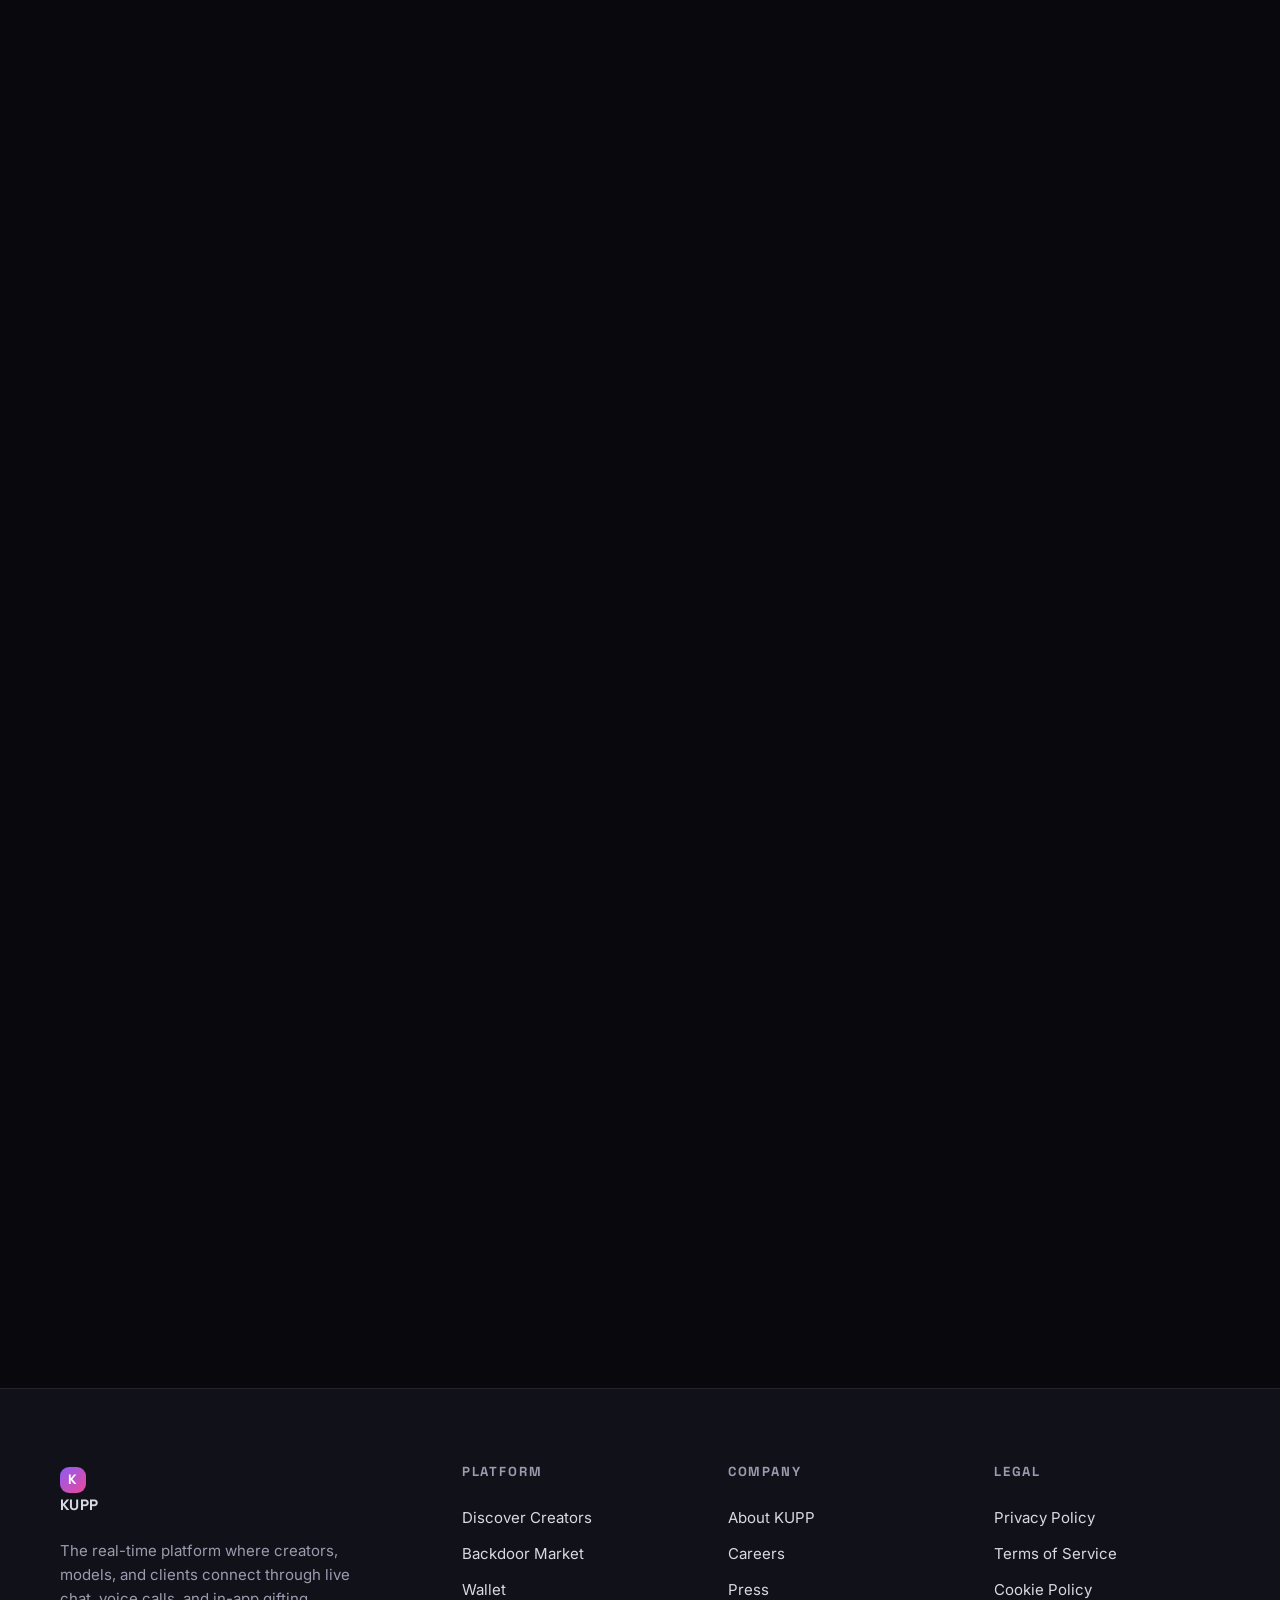
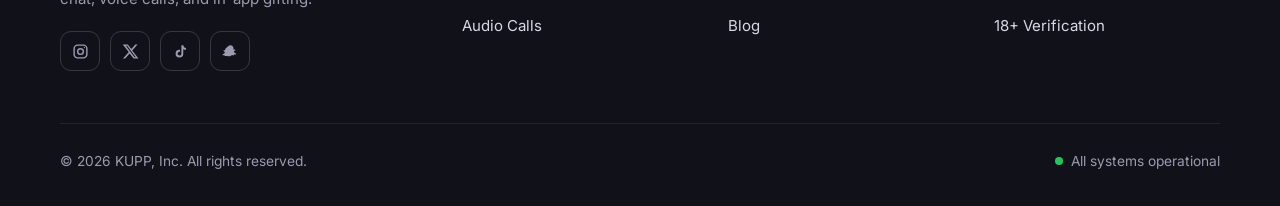
==== commit 500d9ef7: "Added Talent Faces" ====
--- a/index.html
+++ b/index.html
@@ -238,7 +238,7 @@
         <blockquote class="quote cs-item" data-stream>
           <div class="mark">“</div>
           <p>The gifting system is pure genius. My fans love sending me gifts during our audio calls — it feels personal and the platform makes it effortless.</p>
-          <div class="who"><img src="testimonial2.jpg" alt="Tolu" loading="lazy" decoding="async" /><div><div class="n">Tolu</div><div class="r">Art &amp; Music Creator</div></div></div>
+          <div class="who"><img src="testimonial2.png" alt="Tolu" loading="lazy" decoding="async" /><div><div class="n">Tolu</div><div class="r">Art &amp; Music Creator</div></div></div>
         </blockquote>
         <blockquote class="quote cs-item" data-stream>
           <div class="mark">“</div>
